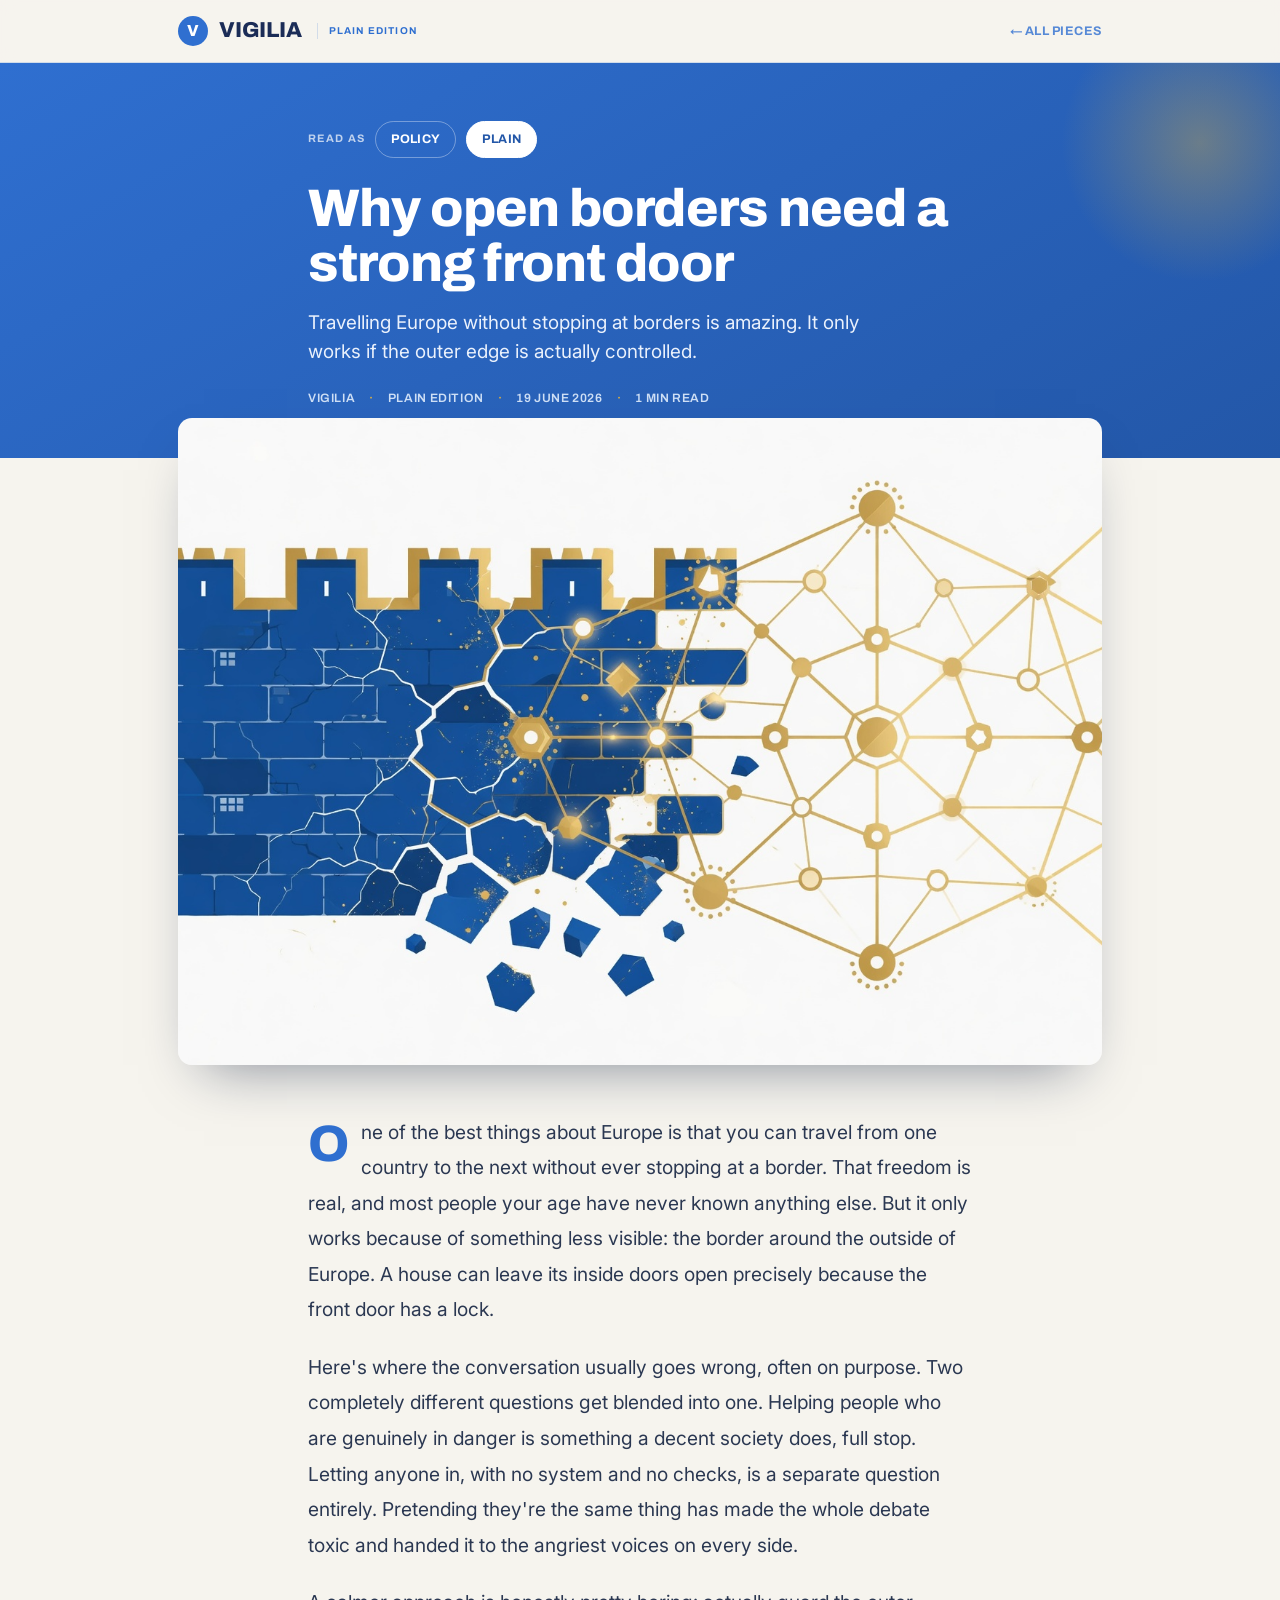
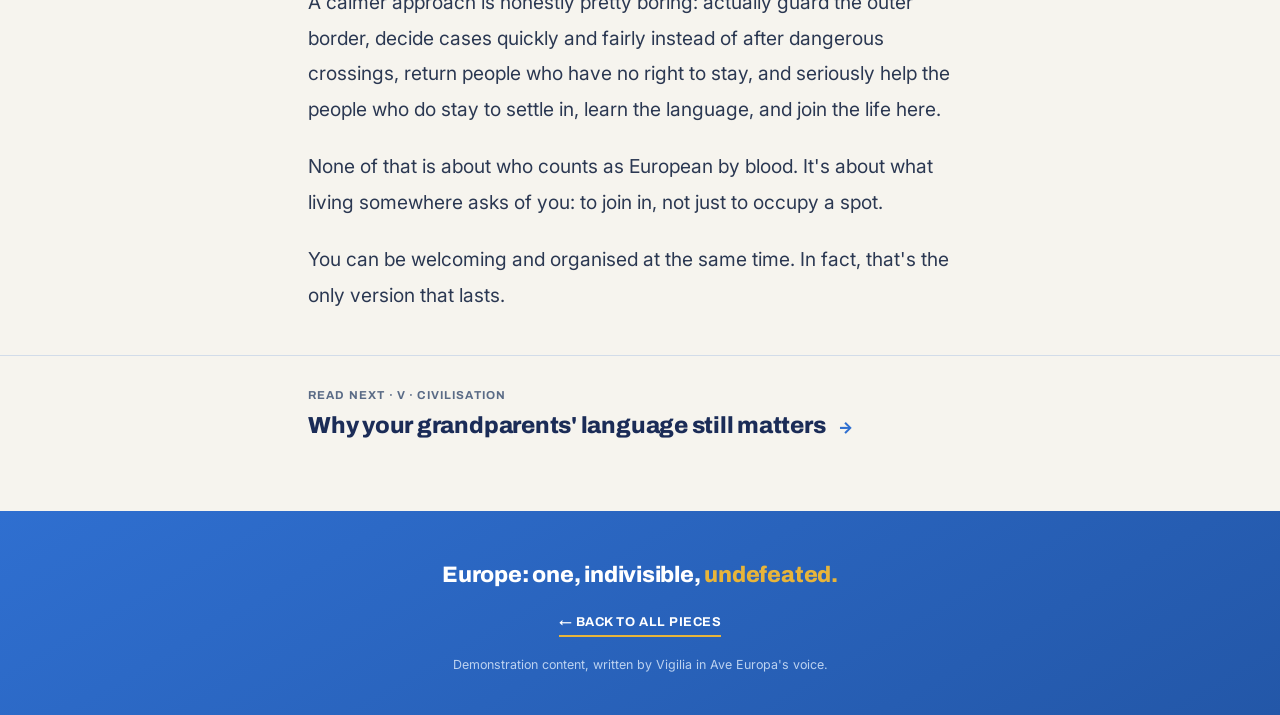
==== articles/a-border-is-a-promise-youth.html @ b2846abe "Initial pitch: Vigilia for Astra Europa Clean pitch-only commit — index.html, articles, images. Docs" ====
<!DOCTYPE html>
<html lang="en">
<head>
<meta charset="UTF-8"/>
<meta name="viewport" content="width=device-width, initial-scale=1.0"/>
<title>Why open borders need a strong front door · Vigilia</title>
<link rel="preconnect" href="https://fonts.googleapis.com">
<link rel="preconnect" href="https://fonts.gstatic.com" crossorigin>
<link href="https://fonts.googleapis.com/css2?family=Archivo:wght@500;600;700;800;900&family=Inter:wght@400;500;600;700&display=swap" rel="stylesheet">
<link rel="stylesheet" href="youth.css">
</head>
<body>
<header class="masthead">
  <div class="row">
    <a class="brand" href="../index.html"><span class="mark">V</span><span class="name">VIGILIA</span><span class="for">Plain edition</span></a>
    <a class="back" href="../index.html#proof">← All pieces</a>
  </div>
</header>

<section class="ahero">
  <div class="wrap">
    <div class="voicesel"><span class="vlabel">Read as</span><a class="vopt" href="a-border-is-a-promise.html">Policy</a><a class="vopt active">Plain</a></div>
    <h1>Why open borders need a strong front door</h1>
    <p class="stand">Travelling Europe without stopping at borders is amazing. It only works if the outer edge is actually controlled.</p>
    <div class="meta"><span>Vigilia</span><span class="dot">·</span><span>Plain edition</span><span class="dot">·</span><span>19 June 2026</span><span class="dot">·</span><span>1 min read</span></div>
  </div>
</section>

<figure class="heroimg"><img src="../images/P2/a-border-is-a-promise-youth.png" alt="Why open borders need a strong front door" onerror="this.parentElement.remove()"></figure>

<article class="abody">
  <div class="wrap">
    <p>One of the best things about Europe is that you can travel from one country to the next without ever stopping at a border. That freedom is real, and most people your age have never known anything else. But it only works because of something less visible: the border around the outside of Europe. A house can leave its inside doors open precisely because the front door has a lock.</p>
    <p>Here's where the conversation usually goes wrong, often on purpose. Two completely different questions get blended into one. Helping people who are genuinely in danger is something a decent society does, full stop. Letting anyone in, with no system and no checks, is a separate question entirely. Pretending they're the same thing has made the whole debate toxic and handed it to the angriest voices on every side.</p>
    <p>A calmer approach is honestly pretty boring: actually guard the outer border, decide cases quickly and fairly instead of after dangerous crossings, return people who have no right to stay, and seriously help the people who do stay to settle in, learn the language, and join the life here.</p>
    <p>None of that is about who counts as European by blood. It's about what living somewhere asks of you: to join in, not just to occupy a spot.</p>
    <p>You can be welcoming and organised at the same time. In fact, that's the only version that lasts.</p>
  </div>
  <div class="next"><div class="wrap">
    <div class="lbl">Read next · V · Civilisation</div>
    <a href="what-we-inherit-we-owe-youth.html"><span class="t">Why your grandparents' language still matters</span><span style="color:var(--azure);font-weight:800">→</span></a>
  </div></div>
</article>

<footer class="afoot">
  <div class="slogan">Europe: one, indivisible, <span class="hl">undefeated.</span></div>
  <a class="all" href="../index.html#proof">← Back to all pieces</a>
  <div class="note">Demonstration content, written by Vigilia in Ave Europa's voice.</div>
</footer>
</body>
</html>
---- articles/youth.css ----
:root{
  --cream:#f6f4ee; --cream-2:#eef1f6;
  --navy:#1b2c57; --navy-2:#142244;
  --gold:#e8b53a; --gold-2:#c8901a;
  --azure:#2f6fd0; --azure-deep:#2357a8; --sky:#e9f1fc;
  --ink:#1e2a44; --muted:#5a6b86;
  --line:rgba(47,111,208,.18);
  --display:"Archivo",-apple-system,"Segoe UI",sans-serif;
  --cond:"Archivo",-apple-system,"Segoe UI",sans-serif;
  --sans:"Inter",-apple-system,BlinkMacSystemFont,"Segoe UI",Roboto,Arial,sans-serif;
}
*{box-sizing:border-box;margin:0;padding:0}
html{scroll-behavior:smooth}
body{font-family:var(--sans);color:var(--ink);background:var(--cream);line-height:1.65;-webkit-font-smoothing:antialiased}
a{color:inherit}
.wrap{max-width:720px;margin:0 auto;padding:0 28px}

/* masthead */
.masthead{position:sticky;top:0;z-index:30;background:rgba(246,244,238,.92);backdrop-filter:blur(8px);border-bottom:1px solid var(--line)}
.masthead .row{max-width:980px;margin:0 auto;padding:0 28px;height:62px;display:flex;align-items:center;justify-content:space-between}
.masthead .brand{display:flex;align-items:center;gap:11px;text-decoration:none}
.masthead .mark{width:30px;height:30px;border-radius:50%;background:var(--azure);display:grid;place-items:center;color:#fff;font-family:var(--display);font-weight:800;font-size:1rem}
.masthead .name{font-family:var(--display);font-weight:800;font-size:1.35rem;color:var(--navy);line-height:1;letter-spacing:-.01em}
.masthead .for{font-family:var(--cond);font-weight:700;font-size:.62rem;letter-spacing:.12em;text-transform:uppercase;color:var(--azure);border-left:1px solid var(--line);padding-left:11px;margin-left:4px}
.masthead .back{font-family:var(--cond);font-weight:700;font-size:.78rem;letter-spacing:.04em;text-transform:uppercase;color:var(--azure);opacity:.8;text-decoration:none}
.masthead .back:hover{opacity:1}

/* voice switch */
.voicesel{display:inline-flex;align-items:center;gap:10px;margin-bottom:24px}
.voicesel .vlabel{font-family:var(--cond);font-weight:700;font-size:.68rem;letter-spacing:.12em;text-transform:uppercase;color:rgba(255,255,255,.7)}
.voicesel .vopt{font-family:var(--cond);font-weight:700;font-size:.78rem;letter-spacing:.03em;text-transform:uppercase;padding:7px 15px;border-radius:100px;text-decoration:none;color:#fff;border:1px solid rgba(255,255,255,.35)}
.voicesel .vopt.active{background:#fff;color:var(--azure-deep);border-color:#fff}
.voicesel a.vopt:hover{border-color:#fff;background:rgba(255,255,255,.12)}

/* hero (title band, same structure as P1) */
.ahero{background:linear-gradient(150deg,var(--azure) 0%,var(--azure-deep) 100%);color:#fff;position:relative;overflow:hidden}
.ahero::after{content:"";position:absolute;right:-60px;top:-60px;width:280px;height:280px;border-radius:50%;background:radial-gradient(circle,rgba(232,181,58,.35),transparent 70%)}
.ahero .wrap{position:relative;z-index:2;padding:58px 28px 50px}
.ahero .tag{display:inline-block;font-family:var(--cond);font-weight:700;font-size:.7rem;letter-spacing:.1em;text-transform:uppercase;background:var(--gold);color:var(--navy);padding:6px 13px;border-radius:100px;margin-bottom:18px}
.ahero h1{font-family:var(--display);font-weight:800;font-size:clamp(2.1rem,5vw,3.3rem);line-height:1.04;color:#fff;letter-spacing:-.015em}
.ahero .stand{margin-top:18px;font-size:1.18rem;line-height:1.5;color:#eaf1fc;max-width:48ch}

/* hero image (below band, same as P1) */
.heroimg{max-width:980px;margin:-40px auto 0;padding:0 28px;position:relative;z-index:5}
.heroimg img{display:block;width:100%;height:auto;border-radius:14px;box-shadow:0 26px 54px -26px rgba(13,28,60,.5)}
.ahero .meta{margin-top:22px;font-family:var(--cond);font-weight:600;font-size:.76rem;letter-spacing:.05em;text-transform:uppercase;color:#cfe0f6;display:flex;gap:14px;flex-wrap:wrap}
.ahero .meta .dot{color:var(--gold)}

/* body */
.abody{padding:50px 0 40px}
.abody p{font-size:1.2rem;line-height:1.85;color:#2b3852;max-width:64ch}
.abody p + p{margin-top:22px}
.abody p:first-child::first-letter{font-family:var(--display);font-weight:800;font-size:3.2rem;line-height:.85;float:left;color:var(--azure);margin:8px 12px 0 0}

/* read-next */
.next{border-top:1px solid var(--line);margin-top:42px}
.next .wrap{padding:30px 28px}
.next .lbl{font-family:var(--cond);font-weight:700;font-size:.72rem;letter-spacing:.1em;text-transform:uppercase;color:var(--muted)}
.next a{display:flex;align-items:baseline;gap:12px;text-decoration:none;margin-top:8px}
.next a .t{font-family:var(--display);font-weight:800;font-size:1.45rem;color:var(--navy);line-height:1.1;letter-spacing:-.01em}
.next a:hover .t{color:var(--azure)}

/* footer */
.afoot{background:linear-gradient(150deg,var(--azure),var(--azure-deep));color:#dbe8fa;padding:46px 0 40px;text-align:center}
.afoot .slogan{font-family:var(--display);font-weight:800;font-size:1.4rem;color:#fff;letter-spacing:-.01em}
.afoot .slogan .hl{color:var(--gold)}
.afoot .all{display:inline-block;margin-top:18px;font-family:var(--cond);font-weight:700;font-size:.8rem;letter-spacing:.04em;text-transform:uppercase;color:#fff;text-decoration:none;border-bottom:2px solid var(--gold);padding-bottom:2px}
.afoot .note{margin-top:18px;font-size:.78rem;color:#bcd2f0}
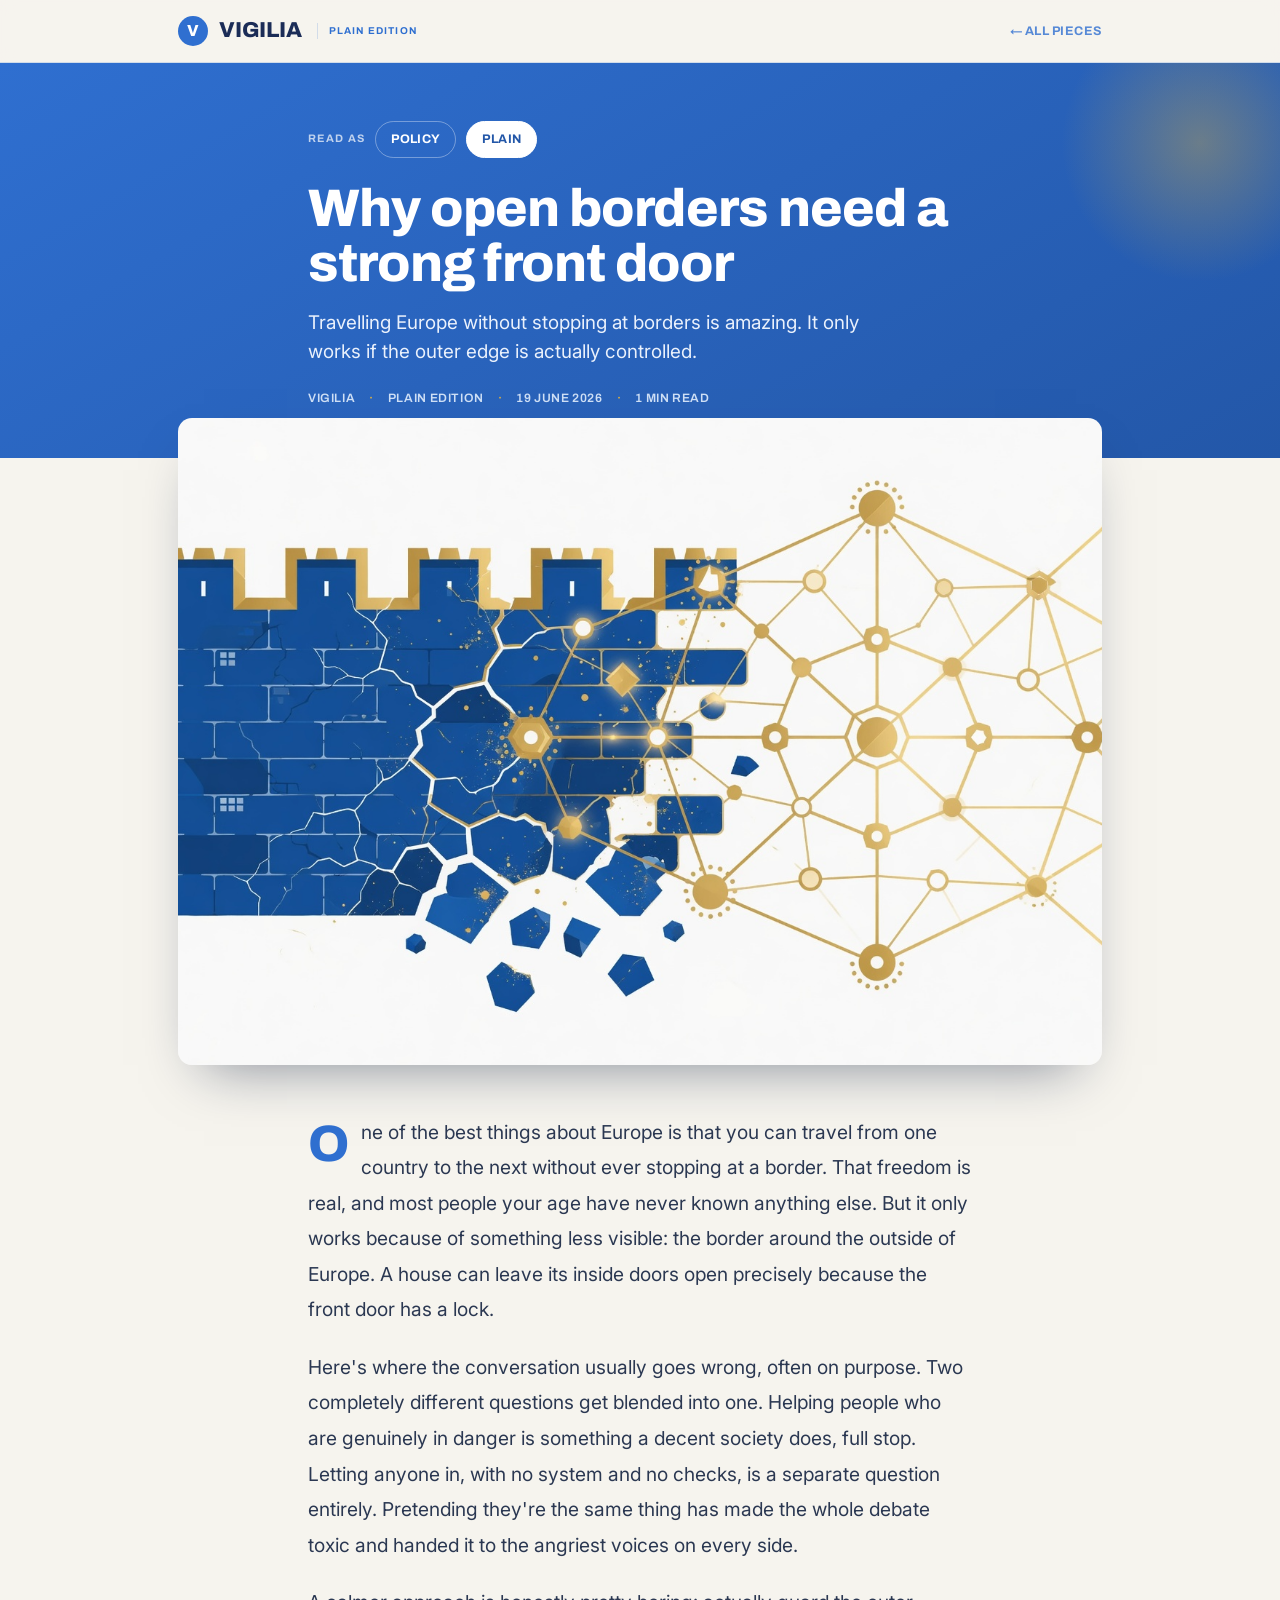
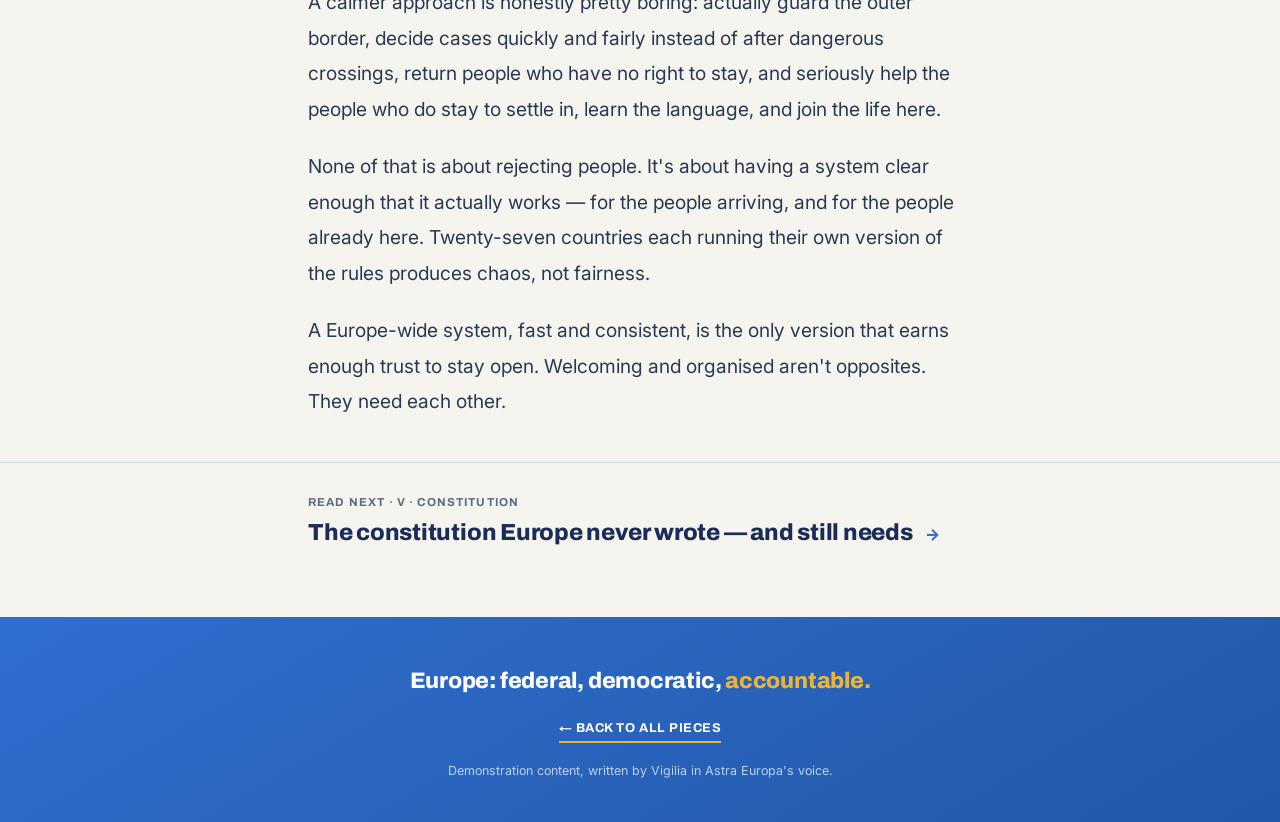
==== commit 891657be: "Rewrite all 6 articles in Astra voice; add constitution piece (article V) - Articles 1–3: voice alre" ====
--- a/articles/a-border-is-a-promise-youth.html
+++ b/articles/a-border-is-a-promise-youth.html
@@ -33,19 +33,19 @@
     <p>One of the best things about Europe is that you can travel from one country to the next without ever stopping at a border. That freedom is real, and most people your age have never known anything else. But it only works because of something less visible: the border around the outside of Europe. A house can leave its inside doors open precisely because the front door has a lock.</p>
     <p>Here's where the conversation usually goes wrong, often on purpose. Two completely different questions get blended into one. Helping people who are genuinely in danger is something a decent society does, full stop. Letting anyone in, with no system and no checks, is a separate question entirely. Pretending they're the same thing has made the whole debate toxic and handed it to the angriest voices on every side.</p>
     <p>A calmer approach is honestly pretty boring: actually guard the outer border, decide cases quickly and fairly instead of after dangerous crossings, return people who have no right to stay, and seriously help the people who do stay to settle in, learn the language, and join the life here.</p>
-    <p>None of that is about who counts as European by blood. It's about what living somewhere asks of you: to join in, not just to occupy a spot.</p>
-    <p>You can be welcoming and organised at the same time. In fact, that's the only version that lasts.</p>
+    <p>None of that is about rejecting people. It's about having a system clear enough that it actually works — for the people arriving, and for the people already here. Twenty-seven countries each running their own version of the rules produces chaos, not fairness.</p>
+    <p>A Europe-wide system, fast and consistent, is the only version that earns enough trust to stay open. Welcoming and organised aren't opposites. They need each other.</p>
   </div>
   <div class="next"><div class="wrap">
-    <div class="lbl">Read next · V · Civilisation</div>
-    <a href="what-we-inherit-we-owe-youth.html"><span class="t">Why your grandparents' language still matters</span><span style="color:var(--azure);font-weight:800">→</span></a>
+    <div class="lbl">Read next · V · Constitution</div>
+    <a href="the-constitution-europe-never-wrote-youth.html"><span class="t">The constitution Europe never wrote — and still needs</span><span style="color:var(--azure);font-weight:800">→</span></a>
   </div></div>
 </article>
 
 <footer class="afoot">
-  <div class="slogan">Europe: one, indivisible, <span class="hl">undefeated.</span></div>
+  <div class="slogan">Europe: federal, democratic, <span class="hl">accountable.</span></div>
   <a class="all" href="../index.html#proof">← Back to all pieces</a>
-  <div class="note">Demonstration content, written by Vigilia in Ave Europa's voice.</div>
+  <div class="note">Demonstration content, written by Vigilia in Astra Europa's voice.</div>
 </footer>
 </body>
 </html>
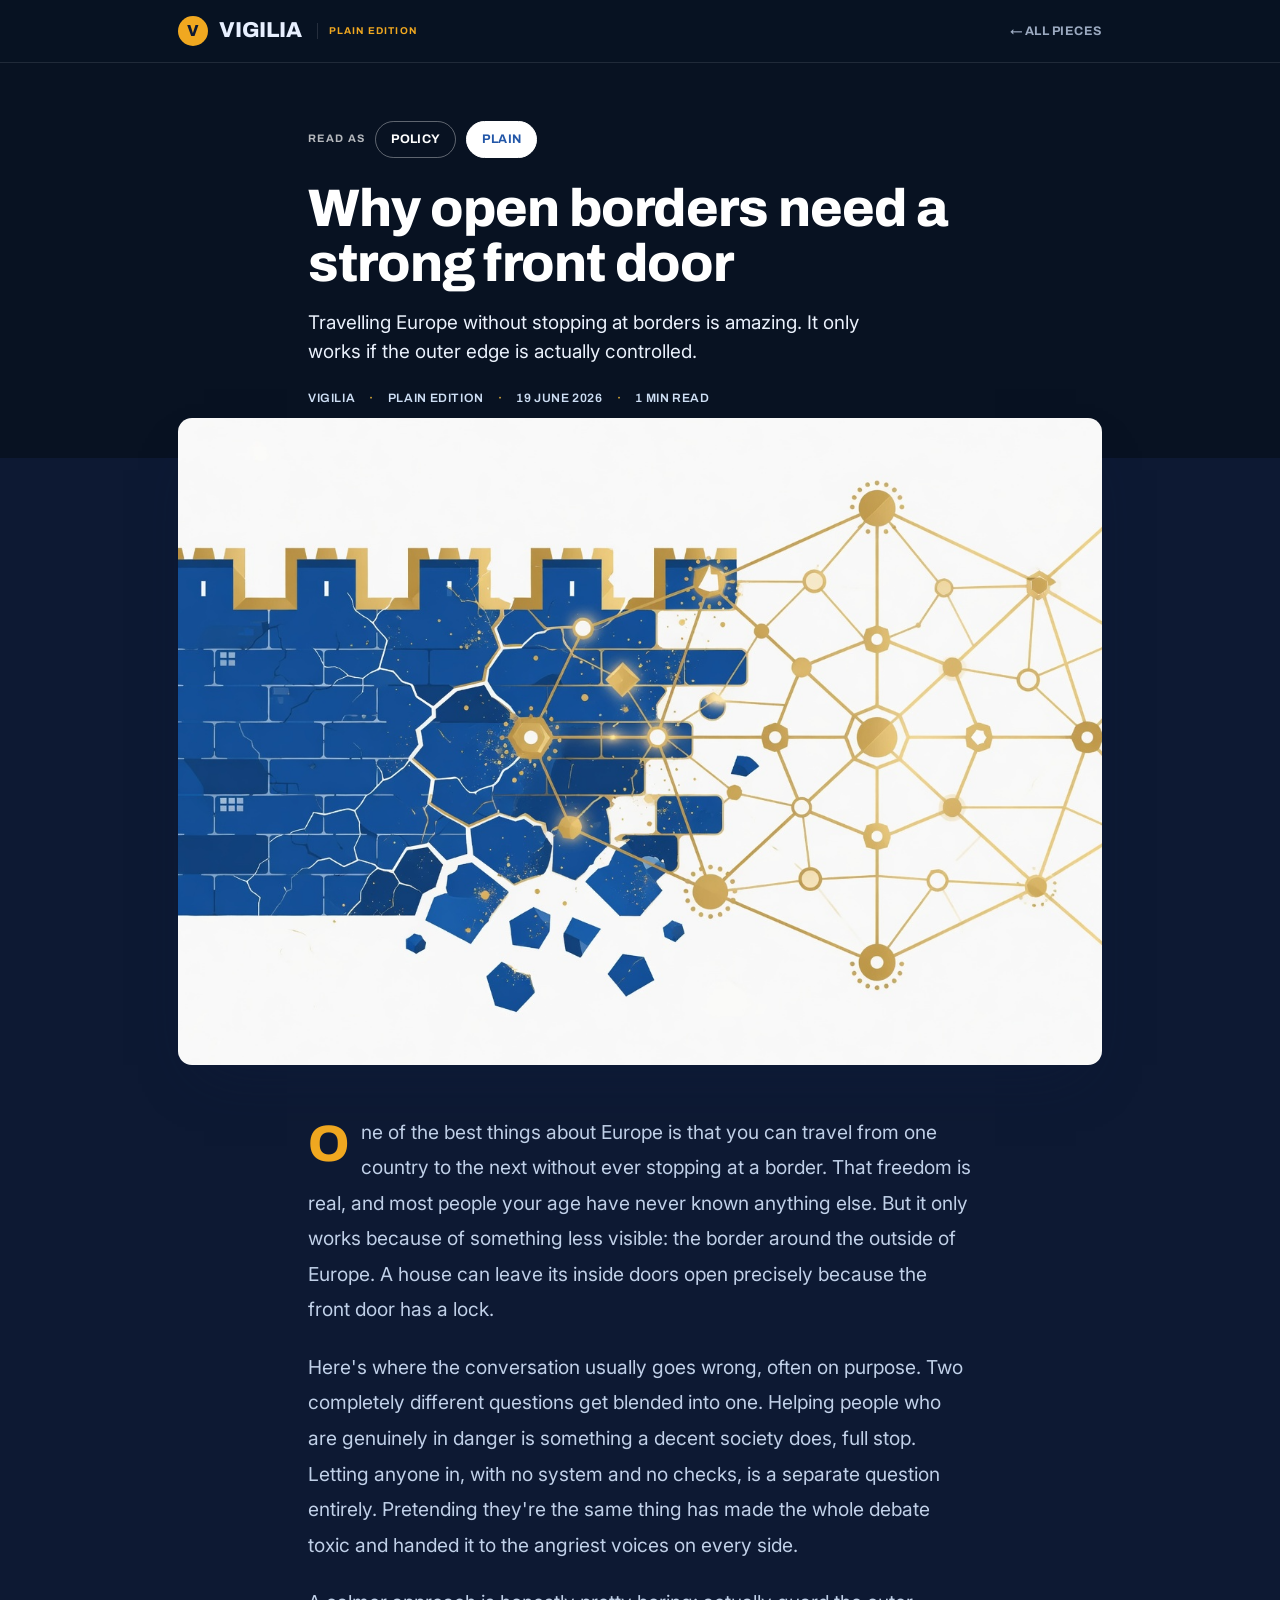
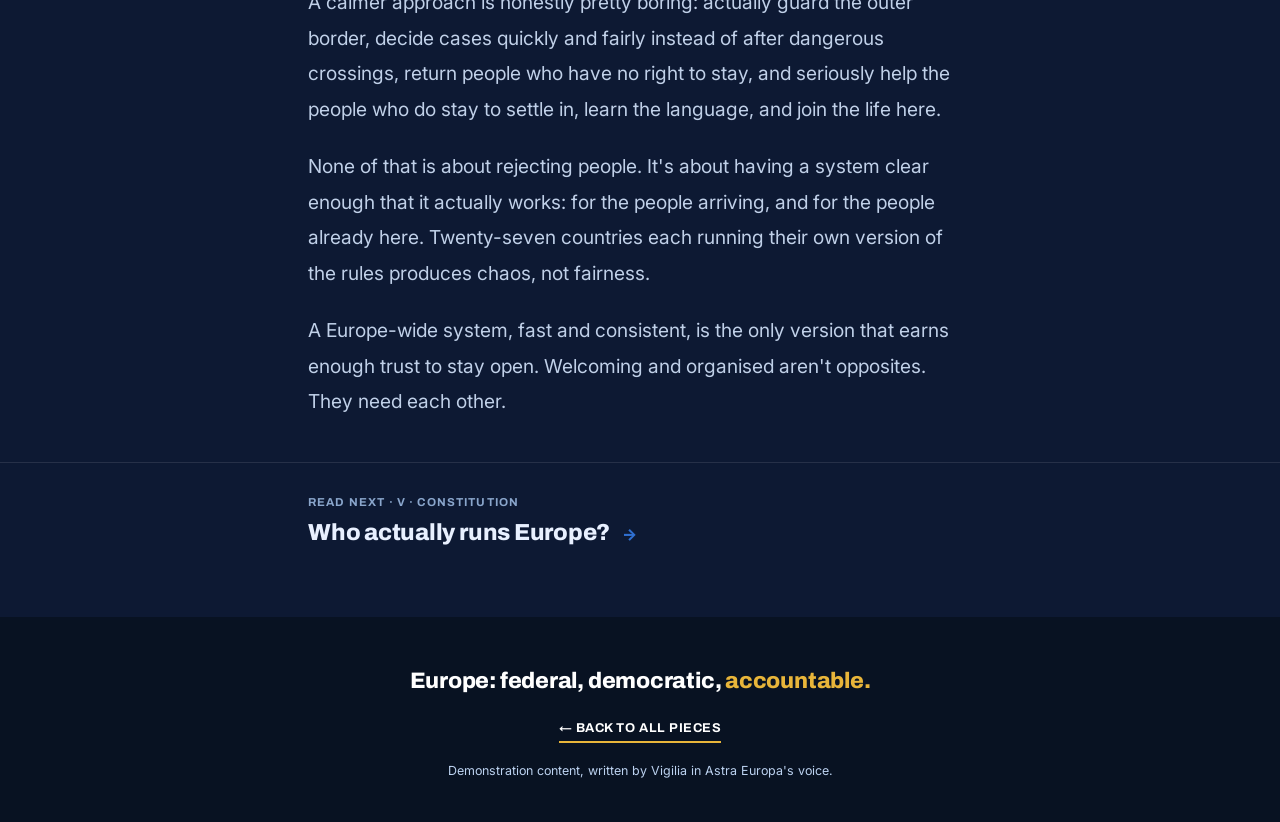
==== commit 9706b55a: "Remove all em dashes; differentiate article 5 plain title - Article 5 plain title: 'The constitution" ====
--- a/articles/a-border-is-a-promise-youth.html
+++ b/articles/a-border-is-a-promise-youth.html
@@ -33,12 +33,12 @@
     <p>One of the best things about Europe is that you can travel from one country to the next without ever stopping at a border. That freedom is real, and most people your age have never known anything else. But it only works because of something less visible: the border around the outside of Europe. A house can leave its inside doors open precisely because the front door has a lock.</p>
     <p>Here's where the conversation usually goes wrong, often on purpose. Two completely different questions get blended into one. Helping people who are genuinely in danger is something a decent society does, full stop. Letting anyone in, with no system and no checks, is a separate question entirely. Pretending they're the same thing has made the whole debate toxic and handed it to the angriest voices on every side.</p>
     <p>A calmer approach is honestly pretty boring: actually guard the outer border, decide cases quickly and fairly instead of after dangerous crossings, return people who have no right to stay, and seriously help the people who do stay to settle in, learn the language, and join the life here.</p>
-    <p>None of that is about rejecting people. It's about having a system clear enough that it actually works — for the people arriving, and for the people already here. Twenty-seven countries each running their own version of the rules produces chaos, not fairness.</p>
+    <p>None of that is about rejecting people. It's about having a system clear enough that it actually works: for the people arriving, and for the people already here. Twenty-seven countries each running their own version of the rules produces chaos, not fairness.</p>
     <p>A Europe-wide system, fast and consistent, is the only version that earns enough trust to stay open. Welcoming and organised aren't opposites. They need each other.</p>
   </div>
   <div class="next"><div class="wrap">
     <div class="lbl">Read next · V · Constitution</div>
-    <a href="the-constitution-europe-never-wrote-youth.html"><span class="t">The constitution Europe never wrote — and still needs</span><span style="color:var(--azure);font-weight:800">→</span></a>
+    <a href="the-constitution-europe-never-wrote-youth.html"><span class="t">Who actually runs Europe?</span><span style="color:var(--azure);font-weight:800">→</span></a>
   </div></div>
 </article>
 
--- a/articles/youth.css
+++ b/articles/youth.css
@@ -66,3 +66,20 @@
 .afoot .slogan .hl{color:var(--gold)}
 .afoot .all{display:inline-block;margin-top:18px;font-family:var(--cond);font-weight:700;font-size:.8rem;letter-spacing:.04em;text-transform:uppercase;color:#fff;text-decoration:none;border-bottom:2px solid var(--gold);padding-bottom:2px}
 .afoot .note{margin-top:18px;font-size:.78rem;color:#bcd2f0}
+
+/* === ASTRA DARK THEME === */
+body{background:#0d1933;color:#e8f0ff}
+.masthead{background:rgba(8,18,34,.95);border-bottom-color:rgba(255,255,255,.1)}
+.masthead .mark{background:#f0a820;color:#0d1933}
+.masthead .name{color:#e8f0ff}
+.masthead .for{color:#f0a820;border-left-color:rgba(255,255,255,.12)}
+.masthead .back{color:#c0d0e8}
+.ahero{background:#081222}
+.ahero::after{display:none}
+.abody p{color:#c0d0e8}
+.abody p:first-child::first-letter{color:#f0a820}
+.next{border-top-color:rgba(255,255,255,.1)}
+.next .lbl{color:#8aa6cc}
+.next a .t{color:#e8f0ff}
+.next a:hover .t{color:#f0a820}
+.afoot{background:#081222}
